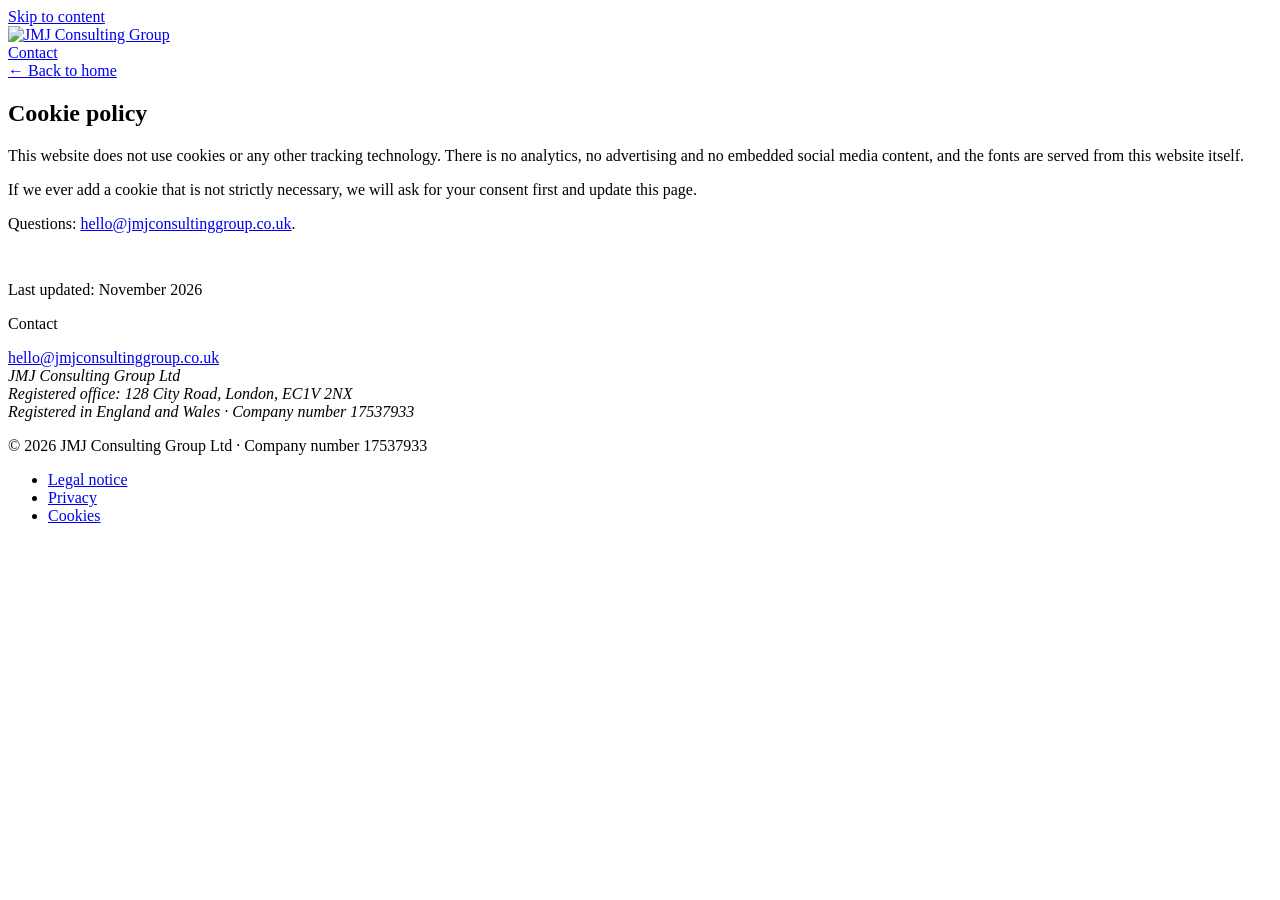
==== cookies.html @ a65dd3a4 "Add files via upload" ====
<!doctype html>
<html lang="en-GB">
<head>
<meta charset="utf-8">
<meta name="viewport" content="width=device-width, initial-scale=1">
<title>Cookie policy · JMJ Consulting Group</title>
<meta name="description" content="JMJ Consulting Group helps overseas brands and entrepreneurs enter the UK: product representation, company formation, launch advice and tax services for new residents.">
<meta name="theme-color" content="#F6F3EE">
<link rel="canonical" href="https://jmjconsultinggroup.co.uk/cookies.html">
<link rel="icon" href="assets/img/favicon.svg" type="image/svg+xml">
<link rel="stylesheet" href="assets/site.css">
</head>
<body>
<a class="skip" href="#main">Skip to content</a>

<header class="site-header">
  <div class="wrap">
    <a class="brand" href="./" aria-label="JMJ Consulting Group Ltd, home"><img src="assets/img/logo.svg" alt="JMJ Consulting Group" width="996" height="275"></a>
    <nav class="nav" aria-label="Main"><a href="./#contact">Contact</a></nav>
  </div>
</header>

<main id="main">
<article class="wrap prose">
<a class="back" href="./">← Back to home</a>
<h1>Cookie policy</h1>

<p>This website does not use cookies or any other tracking technology. There is no analytics, no advertising and no embedded social media content, and the fonts are served from this website itself.</p>
<p>If we ever add a cookie that is not strictly necessary, we will ask for your consent first and update this page.</p>
<p>Questions: <a href="mailto:hello@jmjconsultinggroup.co.uk">hello@jmjconsultinggroup.co.uk</a>.</p>
<p class="eyebrow" style="margin-top:3rem">Last updated: November 2026</p>
</article>
</main>

<footer class="site-footer" id="contact">
  <div class="wrap">
    <div class="top">
      <div>
        <p class="eyebrow">Contact</p>
        <a class="mail" href="mailto:hello@jmjconsultinggroup.co.uk">hello@jmjconsultinggroup.co.uk</a>
      </div>
      <address class="address">JMJ Consulting Group Ltd<br>Registered office: 128 City Road, London, EC1V 2NX<br>Registered in England and Wales · Company number 17537933</address>
    </div>
    <div class="legal">
      <p>© 2026 JMJ Consulting Group Ltd · Company number 17537933</p>
      <ul>
        <li><a href="legal-notice.html">Legal notice</a></li>
        <li><a href="privacy.html">Privacy</a></li>
        <li><a href="cookies.html">Cookies</a></li>
      </ul>
    </div>
  </div>
</footer>
</body>
</html>
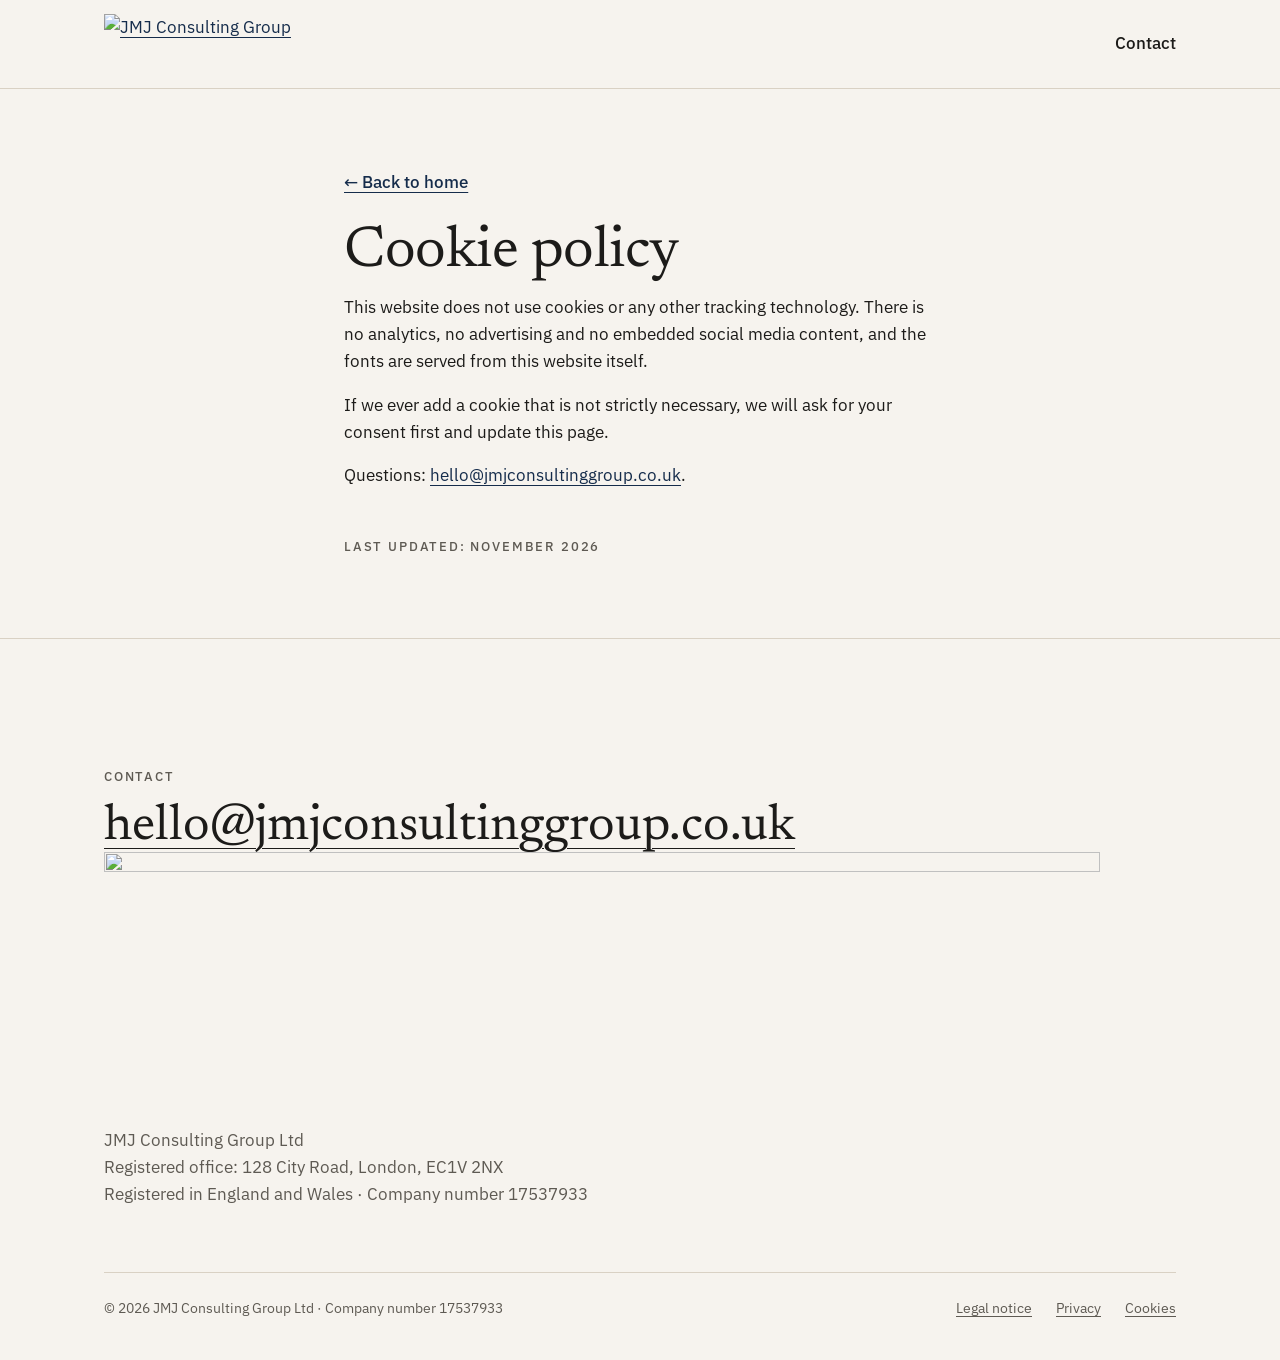
==== commit 5beb54ef: "Add files via upload" ====
--- a/cookies.html
+++ b/cookies.html
@@ -4,18 +4,17 @@
 <meta charset="utf-8">
 <meta name="viewport" content="width=device-width, initial-scale=1">
 <title>Cookie policy · JMJ Consulting Group</title>
-<meta name="description" content="JMJ Consulting Group helps overseas brands and entrepreneurs enter the UK: product representation, company formation, launch advice and tax services for new residents.">
-<meta name="theme-color" content="#F6F3EE">
+<meta name="description" content="JMJ Consulting Group helps non-UK e-commerce and digital businesses enter the United Kingdom: UK representative and responsible person, company formation, and tax and accounting for your UK company.">
+<meta name="theme-color" content="#152C4B">
 <link rel="canonical" href="https://jmjconsultinggroup.co.uk/cookies.html">
 <link rel="icon" href="assets/img/favicon.svg" type="image/svg+xml">
 <link rel="stylesheet" href="assets/site.css">
 </head>
-<body>
+<body class="page">
 <a class="skip" href="#main">Skip to content</a>
-
-<header class="site-header">
+<header class="site-header top">
   <div class="wrap">
-    <a class="brand" href="./" aria-label="JMJ Consulting Group Ltd, home"><img src="assets/img/logo.svg" alt="JMJ Consulting Group" width="996" height="275"></a>
+    <a class="brand" href="./" aria-label="JMJ Consulting Group Ltd, home"><img src="assets/img/logo-light.svg" alt="JMJ Consulting Group" width="996" height="275"></a>
     <nav class="nav" aria-label="Main"><a href="./#contact">Contact</a></nav>
   </div>
 </header>
@@ -34,12 +33,15 @@
 
 <footer class="site-footer" id="contact">
   <div class="wrap">
-    <div class="top">
+    <div class="row">
       <div>
         <p class="eyebrow">Contact</p>
-        <a class="mail" href="mailto:hello@jmjconsultinggroup.co.uk">hello@jmjconsultinggroup.co.uk</a>
+        <a class="mail" href="mailto:hello@jmjconsultinggroup.co.uk">hello@<wbr>jmjconsultinggroup.co.uk</a>
       </div>
-      <address class="address">JMJ Consulting Group Ltd<br>Registered office: 128 City Road, London, EC1V 2NX<br>Registered in England and Wales · Company number 17537933</address>
+      <div>
+        <img class="foot-logo" src="assets/img/logo-light.svg" alt="" width="996" height="275" loading="lazy">
+        <address class="address">JMJ Consulting Group Ltd<br>Registered office: 128 City Road, London, EC1V 2NX<br>Registered in England and Wales · Company number 17537933</address>
+      </div>
     </div>
     <div class="legal">
       <p>© 2026 JMJ Consulting Group Ltd · Company number 17537933</p>
--- a/assets/site.css
+++ b/assets/site.css
@@ -0,0 +1,103 @@
+/* JMJ · sistema común (ver WEBS/JMJ/DESIGN.md). Solo cambia --accent por web. */
+@font-face{font-family:"Newsreader";src:url(fonts/newsreader-400.woff2) format("woff2");font-weight:400;font-style:normal;font-display:swap}
+@font-face{font-family:"Newsreader";src:url(fonts/newsreader-500.woff2) format("woff2");font-weight:500;font-style:normal;font-display:swap}
+@font-face{font-family:"Newsreader";src:url(fonts/newsreader-400-italic.woff2) format("woff2");font-weight:400;font-style:italic;font-display:swap}
+@font-face{font-family:"IBM Plex Sans";src:url(fonts/plex-sans-400.woff2) format("woff2");font-weight:400;font-style:normal;font-display:swap}
+@font-face{font-family:"IBM Plex Sans";src:url(fonts/plex-sans-500.woff2) format("woff2");font-weight:500;font-style:normal;font-display:swap}
+
+:root{
+  --paper:#F6F3EE; --paper-2:#EDE8E0; --ink:#1C1B19; --ink-muted:#5E5A53; --line:#D9D1C4;
+  --accent:#152C4B; --accent-hover:#0F2139; --accent-ink:#FFFFFF;
+  --serif:"Newsreader",Georgia,"Times New Roman",serif;
+  --sans:"IBM Plex Sans",system-ui,-apple-system,"Segoe UI",Roboto,sans-serif;
+  --wrap:72rem; --gutter:clamp(1.25rem,4vw,2.5rem); --section:clamp(4rem,2rem + 8vw,8rem);
+}
+*,*::before,*::after{box-sizing:border-box}
+html{-webkit-text-size-adjust:100%;text-size-adjust:100%}
+body{margin:0;background:var(--paper);color:var(--ink);font-family:var(--sans);font-size:1.0625rem;line-height:1.6;font-size-adjust:from-font}
+img{display:block;max-width:100%;height:auto}
+a{color:var(--accent);text-decoration-thickness:1px;text-underline-offset:.22em}
+a:hover{text-decoration-thickness:2px}
+:focus-visible{outline:2px solid var(--ink);outline-offset:3px}
+.wrap{max-width:var(--wrap);margin-inline:auto;padding-inline:var(--gutter)}
+.skip{position:absolute;left:-9999px}
+.skip:focus{left:1rem;top:1rem;z-index:10;background:var(--ink);color:var(--paper);padding:.5rem 1rem}
+
+h1,h2,h3{font-family:var(--serif);font-weight:400;line-height:1.1;letter-spacing:-.01em;margin:0;text-wrap:balance}
+h1{font-size:clamp(2.5rem,1.6rem + 3.6vw,4.5rem);line-height:1.04}
+h2{font-size:clamp(2rem,1.5rem + 2vw,3rem)}
+h3{font-size:1.5rem;line-height:1.2;font-weight:500}
+p{margin:0;text-wrap:pretty}
+em{font-family:var(--serif);font-style:italic}
+.eyebrow{font-size:.8125rem;font-weight:500;letter-spacing:.14em;text-transform:uppercase;color:var(--ink-muted)}
+.lead{font-size:1.25rem;line-height:1.5;color:var(--ink-muted);max-width:34rem}
+
+/* Cabecera */
+.site-header{border-bottom:1px solid var(--line)}
+.site-header .wrap{display:flex;align-items:center;justify-content:space-between;gap:1rem;min-height:5.5rem}
+.brand{display:inline-flex}
+.brand img{height:3rem;width:auto}
+@media (min-width:48rem){.brand img{height:3.75rem}}
+.nav a{color:var(--ink);font-weight:500;text-decoration:none}
+.nav a:hover{text-decoration:underline}
+
+/* Portada */
+.hero{padding-block:clamp(3rem,2rem + 5vw,6rem) var(--section)}
+.hero .wrap{display:grid;gap:3rem;align-items:center}
+.hero h1{margin-top:1.25rem}
+.hero .lead{margin-top:1.5rem}
+.hero figure{margin:0}
+.hero figure img{width:100%;aspect-ratio:5/4;object-fit:cover;filter:saturate(.9)}
+@media (min-width:56rem){.hero .wrap{grid-template-columns:1fr 1fr;gap:4.5rem}}
+.actions{display:flex;flex-wrap:wrap;align-items:center;gap:1rem 1.75rem;margin-top:2.5rem}
+.btn{display:inline-flex;align-items:center;min-height:3rem;padding:0 1.5rem;border-radius:2px;background:var(--accent);color:var(--accent-ink);font-weight:500;text-decoration:none}
+.btn:hover{background:var(--accent-hover)}
+.link-quiet{color:var(--ink);font-weight:500}
+
+/* Secciones */
+.section{padding-block:var(--section);border-top:1px solid var(--line)}
+.split{display:grid;gap:2.5rem}
+@media (min-width:56rem){.split{grid-template-columns:4fr 7fr;gap:4rem}}
+.split > header p{margin-top:1.25rem;color:var(--ink-muted);max-width:24rem}
+.services{list-style:none;margin:0;padding:0}
+.services li{display:grid;grid-template-columns:3.5rem 1fr;gap:.375rem 1rem;padding-block:1.75rem;border-top:1px solid var(--line)}
+.services li:last-child{border-bottom:1px solid var(--line)}
+.services .num{grid-row:span 2;font-family:var(--serif);font-size:1.5rem;line-height:1.2;color:var(--accent)}
+.services p{color:var(--ink-muted);max-width:36rem}
+
+.band{background:var(--paper-2)}
+.brands{display:grid;gap:1px;margin-top:3rem;background:var(--line);border:1px solid var(--line)}
+@media (min-width:48rem){.brands{grid-template-columns:1fr 1fr}}
+.brand-item{display:flex;flex-direction:column;gap:1rem;padding:clamp(1.75rem,1rem + 3vw,3rem);background:var(--paper);color:var(--ink);text-decoration:none}
+.brand-item:hover .go{text-decoration:underline}
+.brand-item p{color:var(--ink-muted);max-width:28rem}
+.brand-item .go{margin-top:auto;padding-top:1rem;color:var(--accent);font-weight:500}
+.wm{font-size:1.75rem;line-height:1}
+.wm-belmore{font-family:var(--serif);font-weight:500;letter-spacing:.18em}
+.wm-mommy{font-family:var(--sans);font-weight:500;letter-spacing:.06em;color:#463B30}
+
+.statement .wrap{display:grid;gap:2rem;align-items:end}
+@media (min-width:56rem){.statement .wrap{grid-template-columns:8fr 4fr;gap:4rem}}
+.statement p{margin-top:1.25rem;color:var(--ink-muted);max-width:34rem}
+
+/* Pie */
+.site-footer{border-top:1px solid var(--line);padding-block:var(--section) 2.5rem}
+.site-footer .top{display:grid;gap:2.5rem}
+@media (min-width:56rem){.site-footer .top{grid-template-columns:7fr 5fr;gap:4rem;align-items:end}}
+.mail{display:inline-block;max-width:100%;margin-top:1rem;font-family:var(--serif);font-size:clamp(1.375rem,1rem + 2vw,2.75rem);line-height:1.15;color:var(--ink);overflow-wrap:anywhere}
+.address{font-style:normal;color:var(--ink-muted)}
+.legal{display:flex;flex-wrap:wrap;justify-content:space-between;gap:1rem 2rem;margin-top:4rem;padding-top:1.5rem;border-top:1px solid var(--line);font-size:.875rem;color:var(--ink-muted)}
+.legal ul{display:flex;flex-wrap:wrap;gap:.5rem 1.5rem;list-style:none;margin:0;padding:0}
+.legal a{color:var(--ink-muted)}
+
+/* Páginas legales */
+.prose{max-width:42rem;padding-block:clamp(3rem,2rem + 4vw,5rem)}
+.prose h1{font-size:clamp(2rem,1.5rem + 2vw,3rem)}
+.prose h2{font-size:1.375rem;font-weight:500;margin-top:2.5rem}
+.prose p,.prose ul{margin-top:1rem}
+.prose li{margin-top:.375rem}
+.prose .back{display:inline-block;margin-bottom:2rem;font-weight:500}
+
+.brand-logo{height:8.5rem;width:auto;align-self:flex-start}
+.brand-logo-wide{height:5.5rem;margin-block:1.25rem}
+.statement .note{margin-top:1.5rem;font-size:.875rem;color:var(--ink-muted);max-width:34rem}
